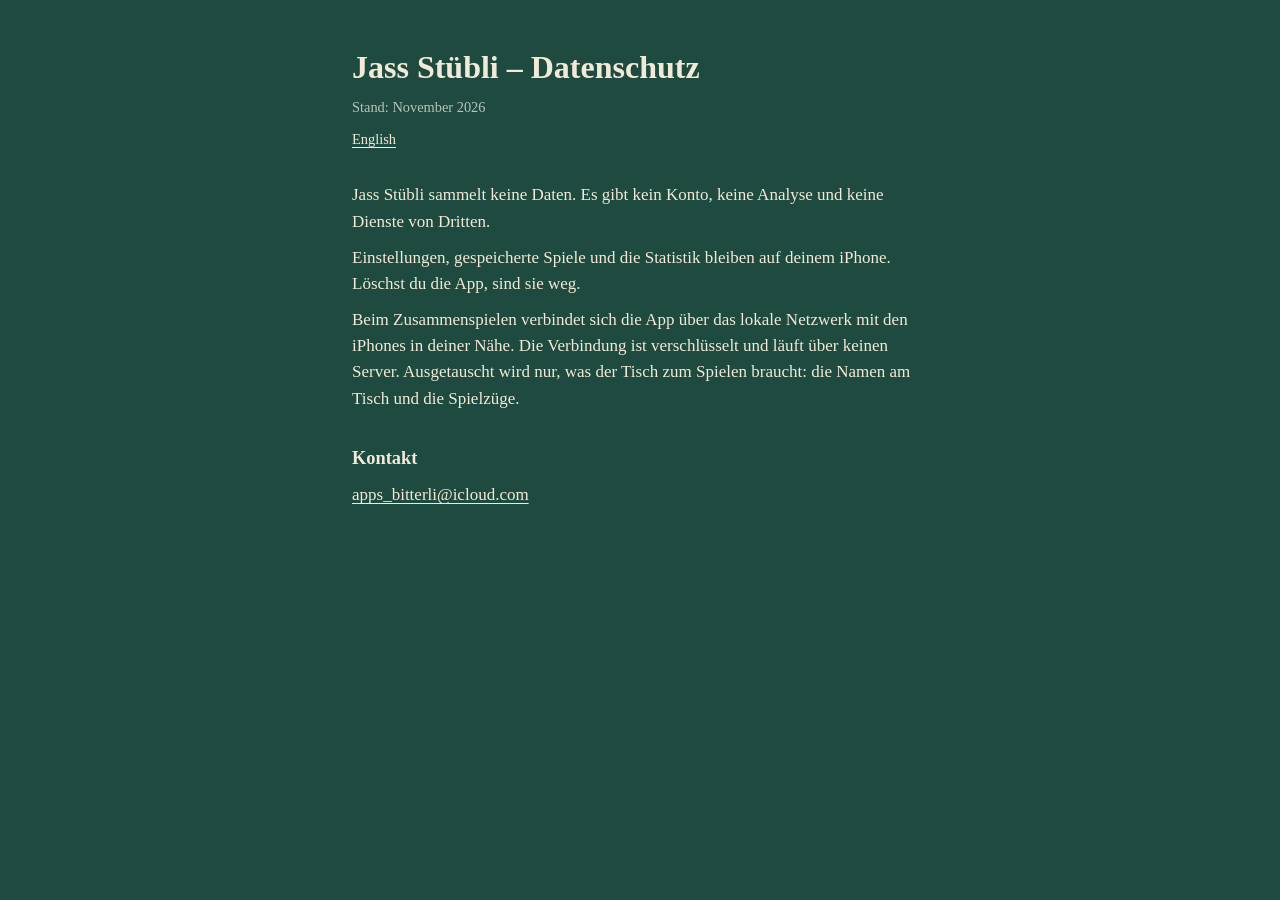
==== datenschutz/index.html @ a963c1c9 "Privacy policy and support page for Jass Stübli Co-Authored-By: Claude Opus 5.5 <noreply@anthropic.c" ====
<!doctype html>
<html lang="de">
<head>
<meta charset="utf-8">
<meta name="viewport" content="width=device-width, initial-scale=1">
<title>Datenschutz · Jass Stübli</title>
<link rel="stylesheet" href="../style.css">
</head>
<body>
<main>
  <h1>Jass Stübli – Datenschutz</h1>
  <p class="date">Stand: November 2026</p>
  <p class="lang"><a href="../privacy/">English</a></p>
  <p>Jass Stübli sammelt keine Daten. Es gibt kein Konto, keine Analyse und keine Dienste von Dritten.</p>
  <p>Einstellungen, gespeicherte Spiele und die Statistik bleiben auf deinem iPhone. Löschst du die App, sind sie weg.</p>
  <p>Beim Zusammenspielen verbindet sich die App über das lokale Netzwerk mit den iPhones in deiner Nähe. Die Verbindung ist verschlüsselt und läuft über keinen Server. Ausgetauscht wird nur, was der Tisch zum Spielen braucht: die Namen am Tisch und die Spielzüge.</p>
  <h2>Kontakt</h2>
  <p><a href="mailto:apps_bitterli@icloud.com">apps_bitterli@icloud.com</a></p>
</main>
</body>
</html>
---- style.css ----
:root { --mat: #1f4a40; --cream: #f1ead8; --faint: #b9c4b9; --slate: #23292a; }
* { box-sizing: border-box; }
html { -webkit-text-size-adjust: 100%; }
body {
  margin: 0; background: var(--mat); color: var(--cream);
  font: 17px/1.55 Rockwell, "Roboto Slab", Georgia, serif;
}
main { max-width: 38rem; margin: 0 auto; padding: 3rem 1rem 4rem; }
h1 { font-size: 2rem; line-height: 1.2; margin: 0 0 .25rem; }
h2 { font-size: 1.15rem; margin: 2rem 0 .25rem; }
.date, .lang { color: var(--faint); font-size: .9rem; }
.lang { margin: 0 0 2rem; }
p { margin: .6rem 0; }
a { color: var(--cream); text-underline-offset: 3px; }
.card { background: var(--slate); border-radius: 12px; padding: 1rem 1.25rem; margin: 1.5rem 0; }
.card a { display: block; padding: .35rem 0; font-size: 1.1rem; }
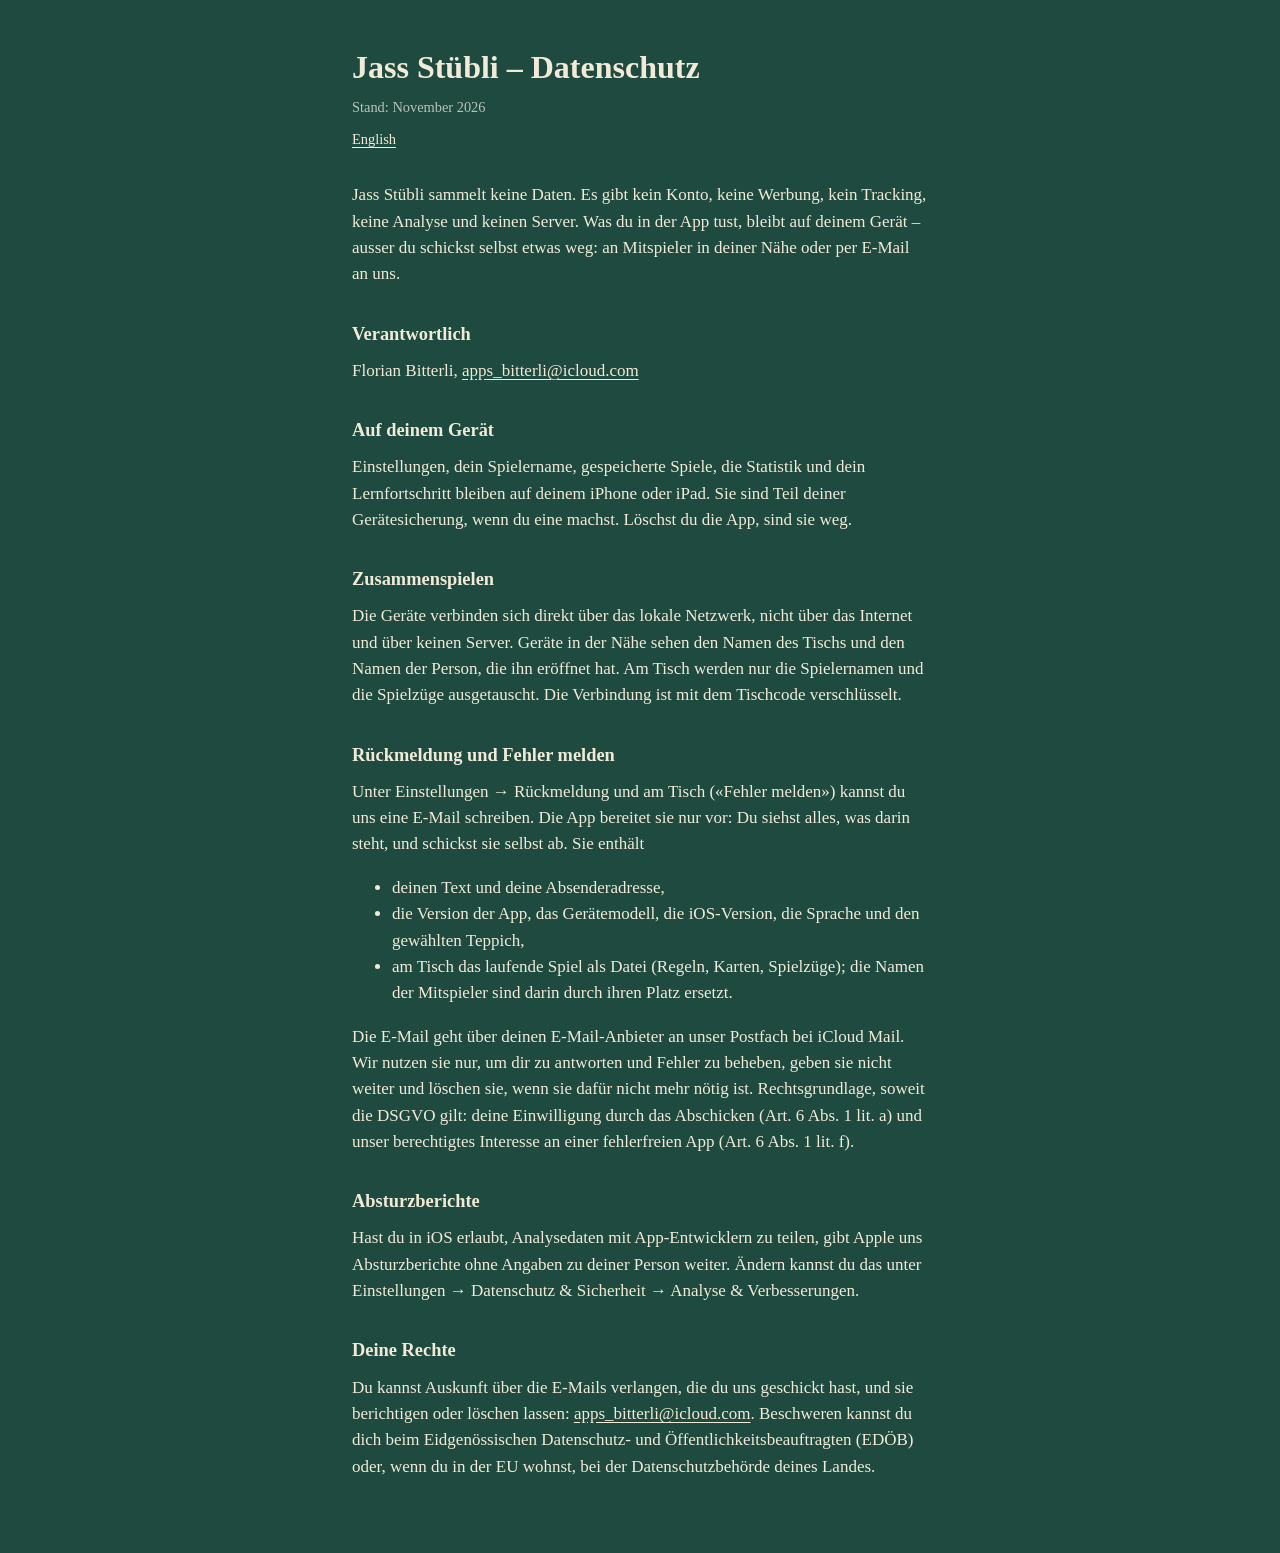
==== commit 69b7a7e0: "Privacy policy: who is responsible, feedback and problem reports by email, crash reports, rights; iP" ====
--- a/datenschutz/index.html
+++ b/datenschutz/index.html
@@ -11,11 +11,31 @@
   <h1>Jass Stübli – Datenschutz</h1>
   <p class="date">Stand: November 2026</p>
   <p class="lang"><a href="../privacy/">English</a></p>
-  <p>Jass Stübli sammelt keine Daten. Es gibt kein Konto, keine Analyse und keine Dienste von Dritten.</p>
-  <p>Einstellungen, gespeicherte Spiele und die Statistik bleiben auf deinem iPhone. Löschst du die App, sind sie weg.</p>
-  <p>Beim Zusammenspielen verbindet sich die App über das lokale Netzwerk mit den iPhones in deiner Nähe. Die Verbindung ist verschlüsselt und läuft über keinen Server. Ausgetauscht wird nur, was der Tisch zum Spielen braucht: die Namen am Tisch und die Spielzüge.</p>
-  <h2>Kontakt</h2>
-  <p><a href="mailto:apps_bitterli@icloud.com">apps_bitterli@icloud.com</a></p>
+  <p>Jass Stübli sammelt keine Daten. Es gibt kein Konto, keine Werbung, kein Tracking, keine Analyse und keinen Server. Was du in der App tust, bleibt auf deinem Gerät – ausser du schickst selbst etwas weg: an Mitspieler in deiner Nähe oder per E-Mail an uns.</p>
+
+  <h2>Verantwortlich</h2>
+  <p>Florian Bitterli, <a href="mailto:apps_bitterli@icloud.com">apps_bitterli@icloud.com</a></p>
+
+  <h2>Auf deinem Gerät</h2>
+  <p>Einstellungen, dein Spielername, gespeicherte Spiele, die Statistik und dein Lernfortschritt bleiben auf deinem iPhone oder iPad. Sie sind Teil deiner Gerätesicherung, wenn du eine machst. Löschst du die App, sind sie weg.</p>
+
+  <h2>Zusammenspielen</h2>
+  <p>Die Geräte verbinden sich direkt über das lokale Netzwerk, nicht über das Internet und über keinen Server. Geräte in der Nähe sehen den Namen des Tischs und den Namen der Person, die ihn eröffnet hat. Am Tisch werden nur die Spielernamen und die Spielzüge ausgetauscht. Die Verbindung ist mit dem Tischcode verschlüsselt.</p>
+
+  <h2>Rückmeldung und Fehler melden</h2>
+  <p>Unter Einstellungen → Rückmeldung und am Tisch («Fehler melden») kannst du uns eine E-Mail schreiben. Die App bereitet sie nur vor: Du siehst alles, was darin steht, und schickst sie selbst ab. Sie enthält</p>
+  <ul>
+    <li>deinen Text und deine Absenderadresse,</li>
+    <li>die Version der App, das Gerätemodell, die iOS-Version, die Sprache und den gewählten Teppich,</li>
+    <li>am Tisch das laufende Spiel als Datei (Regeln, Karten, Spielzüge); die Namen der Mitspieler sind darin durch ihren Platz ersetzt.</li>
+  </ul>
+  <p>Die E-Mail geht über deinen E-Mail-Anbieter an unser Postfach bei iCloud Mail. Wir nutzen sie nur, um dir zu antworten und Fehler zu beheben, geben sie nicht weiter und löschen sie, wenn sie dafür nicht mehr nötig ist. Rechtsgrundlage, soweit die DSGVO gilt: deine Einwilligung durch das Abschicken (Art. 6 Abs. 1 lit. a) und unser berechtigtes Interesse an einer fehlerfreien App (Art. 6 Abs. 1 lit. f).</p>
+
+  <h2>Absturzberichte</h2>
+  <p>Hast du in iOS erlaubt, Analysedaten mit App-Entwicklern zu teilen, gibt Apple uns Absturzberichte ohne Angaben zu deiner Person weiter. Ändern kannst du das unter Einstellungen → Datenschutz &amp; Sicherheit → Analyse &amp; Verbesserungen.</p>
+
+  <h2>Deine Rechte</h2>
+  <p>Du kannst Auskunft über die E-Mails verlangen, die du uns geschickt hast, und sie berichtigen oder löschen lassen: <a href="mailto:apps_bitterli@icloud.com">apps_bitterli@icloud.com</a>. Beschweren kannst du dich beim Eidgenössischen Datenschutz- und Öffentlichkeitsbeauftragten (EDÖB) oder, wenn du in der EU wohnst, bei der Datenschutzbehörde deines Landes.</p>
 </main>
 </body>
 </html>
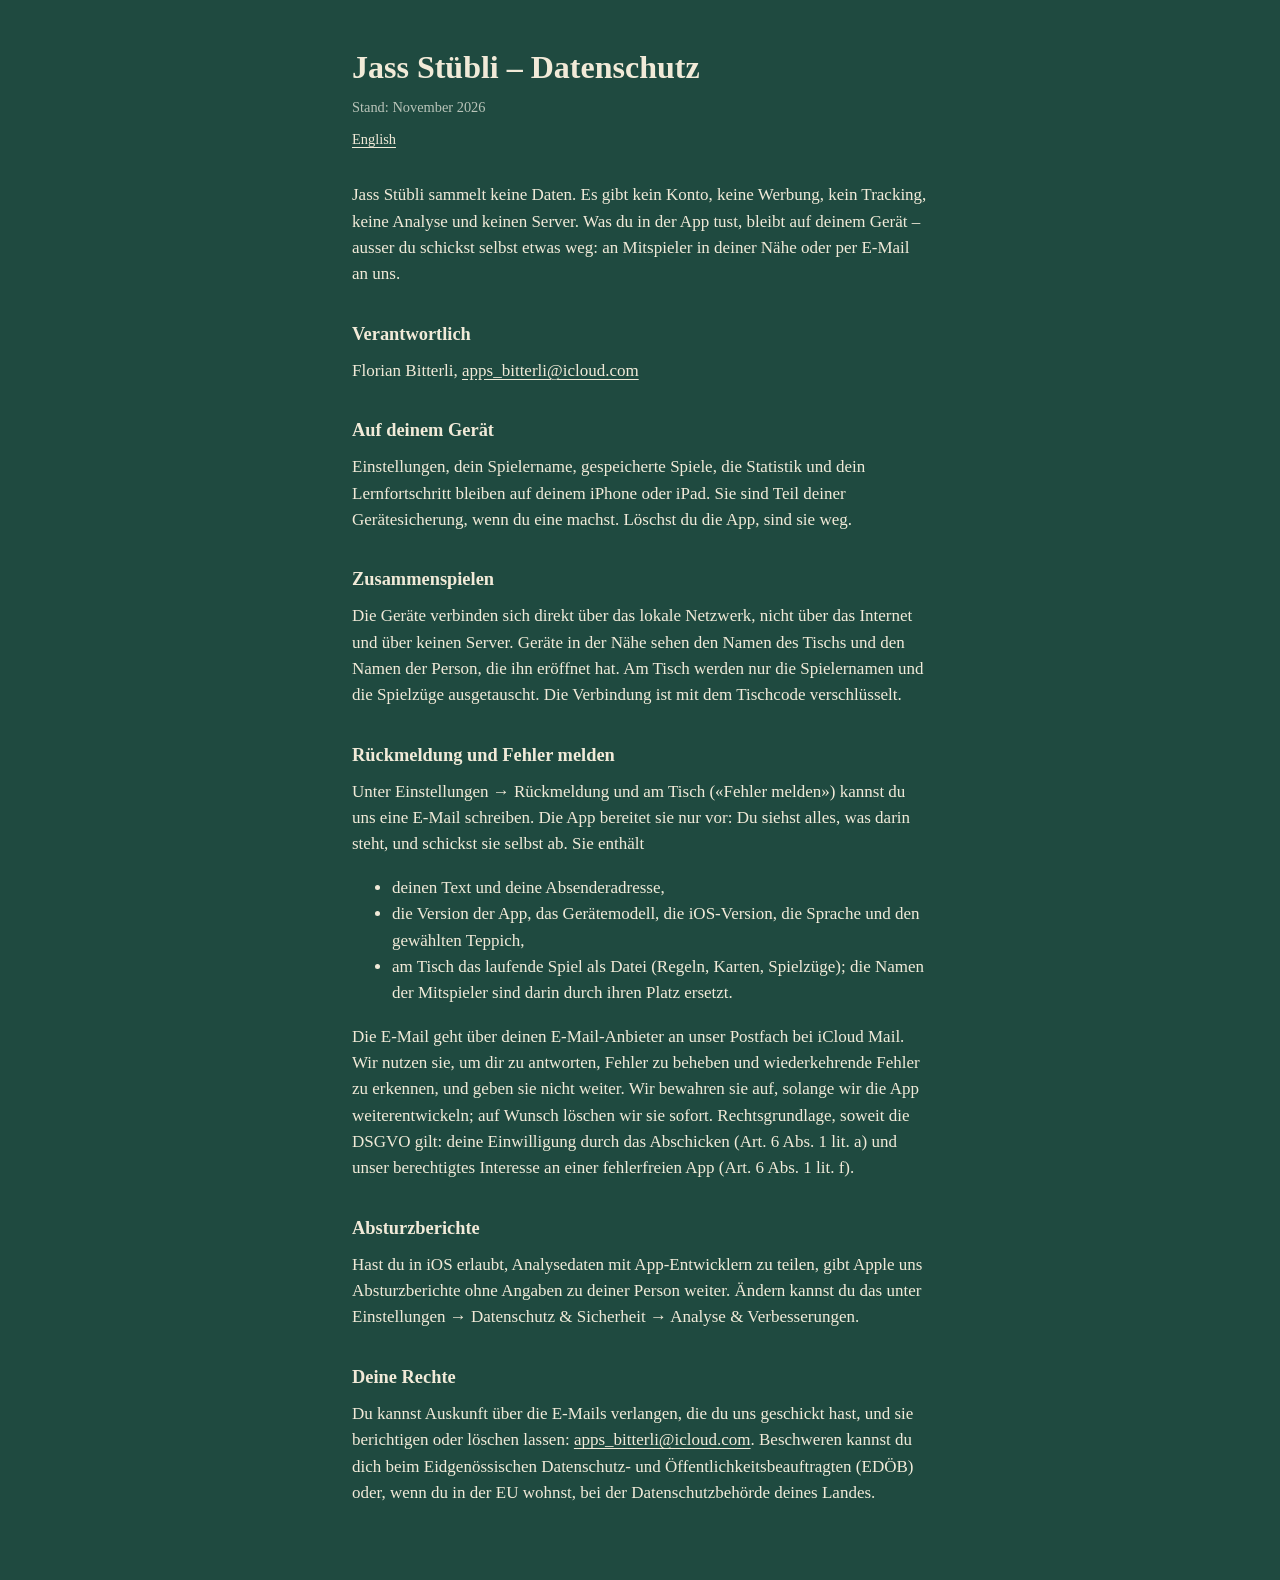
==== commit 56042307: "Privacy policy: feedback emails are kept while the app is developed, deleted at once on request Co-A" ====
--- a/datenschutz/index.html
+++ b/datenschutz/index.html
@@ -29,7 +29,7 @@
     <li>die Version der App, das Gerätemodell, die iOS-Version, die Sprache und den gewählten Teppich,</li>
     <li>am Tisch das laufende Spiel als Datei (Regeln, Karten, Spielzüge); die Namen der Mitspieler sind darin durch ihren Platz ersetzt.</li>
   </ul>
-  <p>Die E-Mail geht über deinen E-Mail-Anbieter an unser Postfach bei iCloud Mail. Wir nutzen sie nur, um dir zu antworten und Fehler zu beheben, geben sie nicht weiter und löschen sie, wenn sie dafür nicht mehr nötig ist. Rechtsgrundlage, soweit die DSGVO gilt: deine Einwilligung durch das Abschicken (Art. 6 Abs. 1 lit. a) und unser berechtigtes Interesse an einer fehlerfreien App (Art. 6 Abs. 1 lit. f).</p>
+  <p>Die E-Mail geht über deinen E-Mail-Anbieter an unser Postfach bei iCloud Mail. Wir nutzen sie, um dir zu antworten, Fehler zu beheben und wiederkehrende Fehler zu erkennen, und geben sie nicht weiter. Wir bewahren sie auf, solange wir die App weiterentwickeln; auf Wunsch löschen wir sie sofort. Rechtsgrundlage, soweit die DSGVO gilt: deine Einwilligung durch das Abschicken (Art. 6 Abs. 1 lit. a) und unser berechtigtes Interesse an einer fehlerfreien App (Art. 6 Abs. 1 lit. f).</p>
 
   <h2>Absturzberichte</h2>
   <p>Hast du in iOS erlaubt, Analysedaten mit App-Entwicklern zu teilen, gibt Apple uns Absturzberichte ohne Angaben zu deiner Person weiter. Ändern kannst du das unter Einstellungen → Datenschutz &amp; Sicherheit → Analyse &amp; Verbesserungen.</p>
